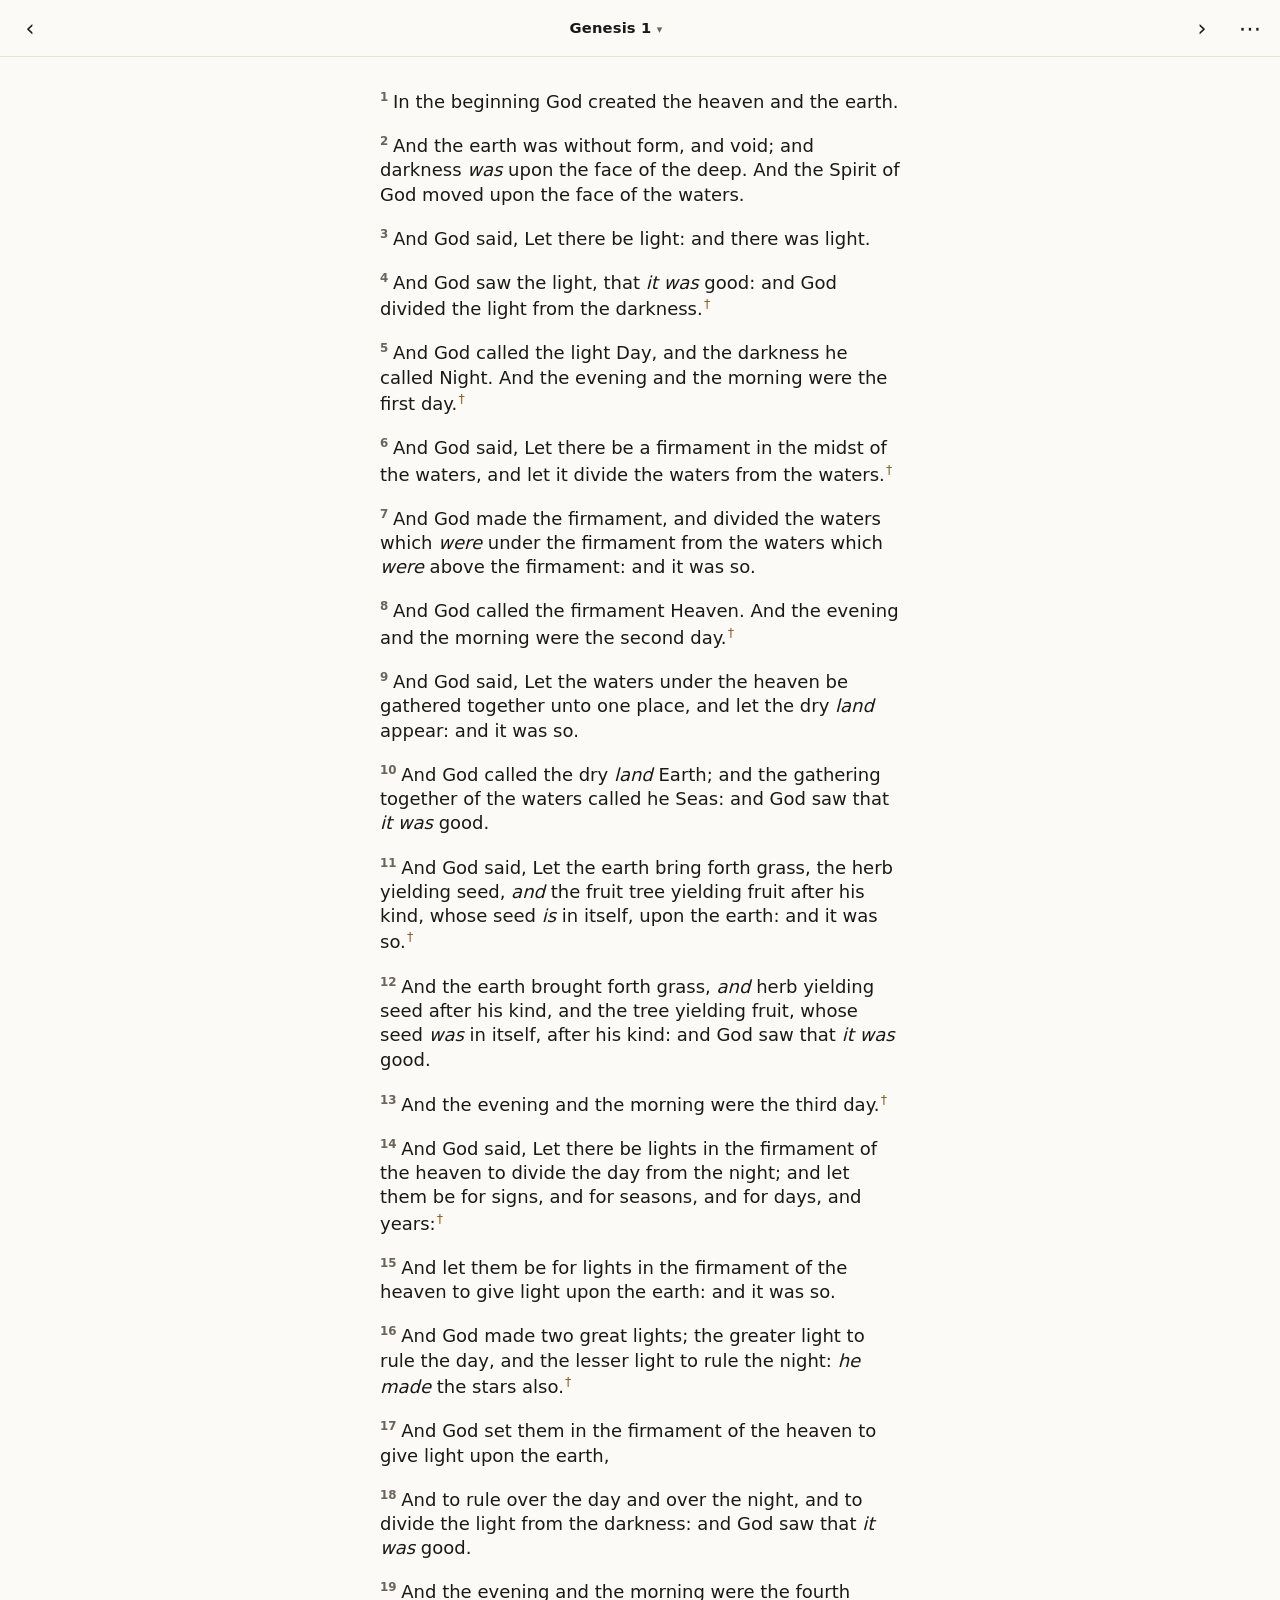
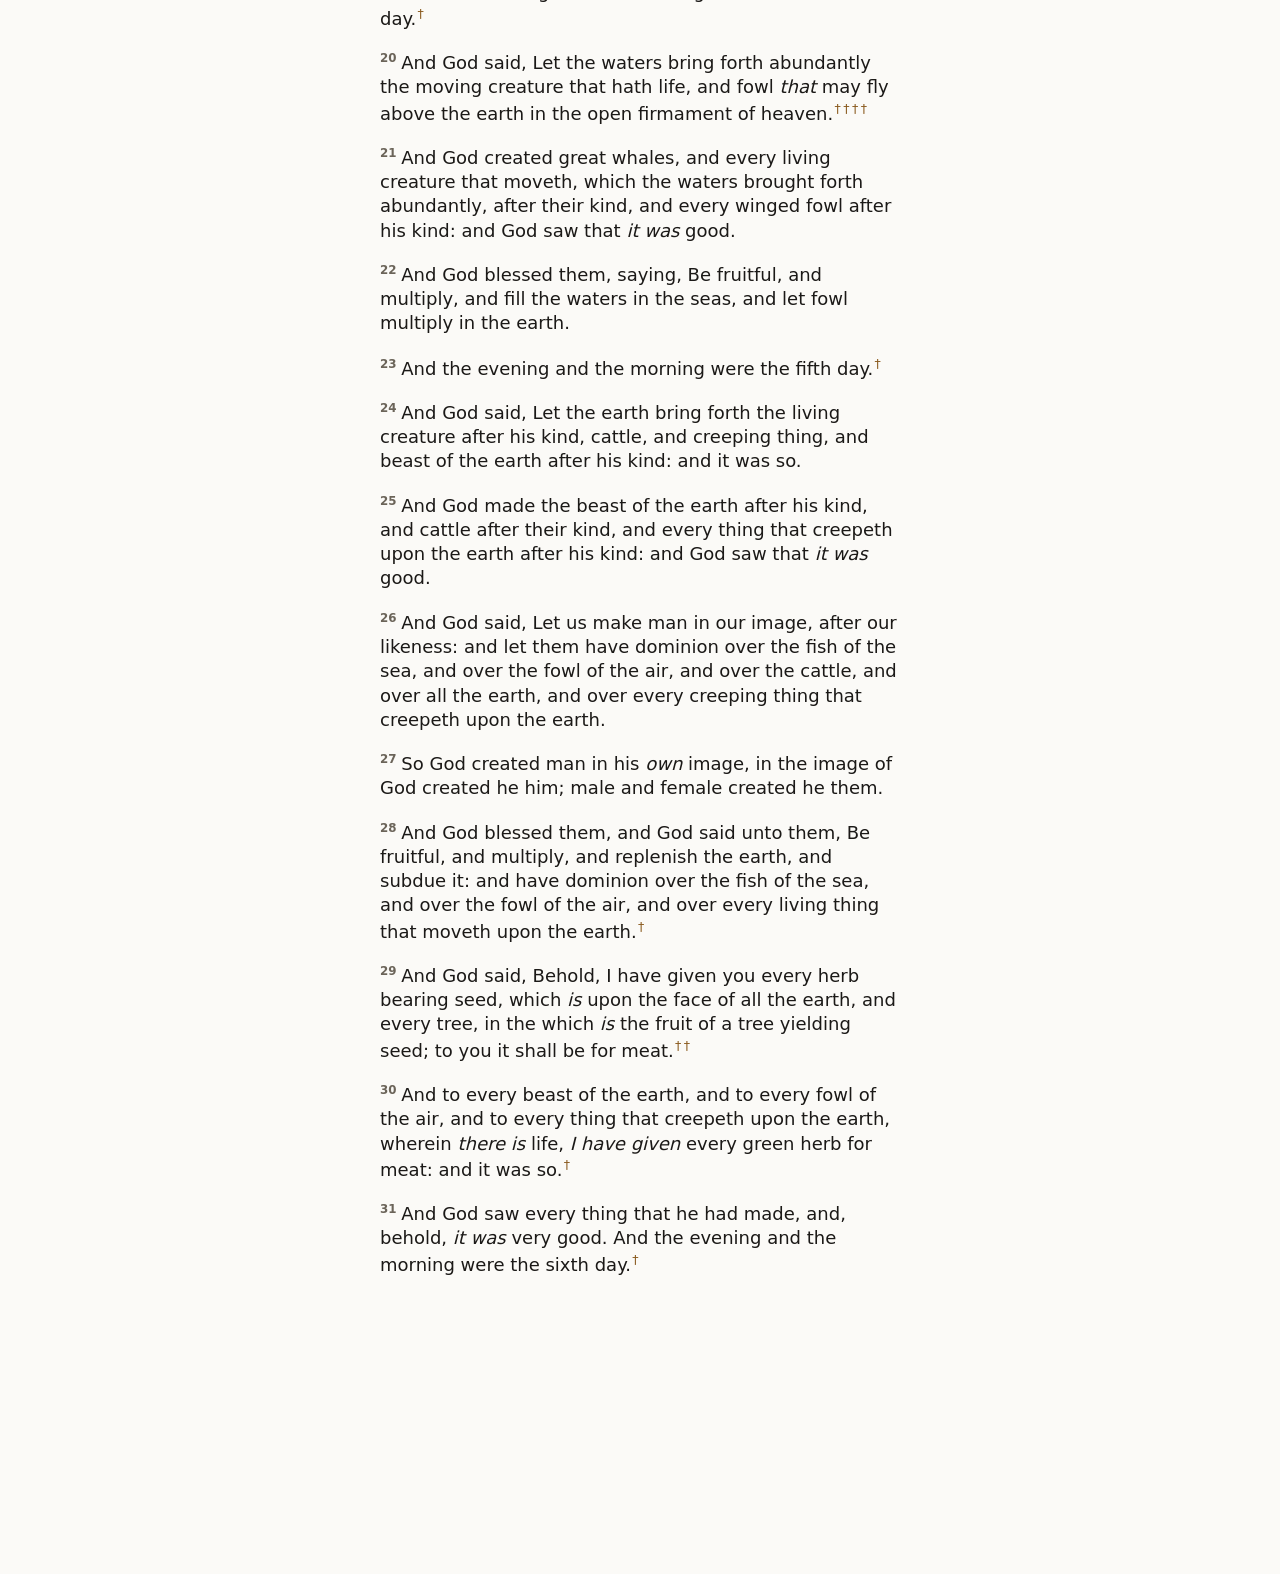
==== web/index.html @ 12ea2e1a "The web reader's page shell" ====
<!doctype html>
<html lang="en" data-theme="default">
<head>
<meta charset="utf-8">
<meta name="viewport" content="width=device-width, initial-scale=1, viewport-fit=cover">
<title>KJV Reader</title>
<meta name="description" content="An offline King James Bible reader. The text, Strong's dictionary, Webster's 1828 definitions and cross-references are all bundled — no network, no ads, no analytics.">
<meta name="theme-color" content="#fbfaf7" media="(prefers-color-scheme: light)">
<meta name="theme-color" content="#101012" media="(prefers-color-scheme: dark)">
<meta name="apple-mobile-web-app-capable" content="yes">
<meta name="apple-mobile-web-app-title" content="KJV Reader">
<link rel="manifest" href="manifest.webmanifest">
<link rel="icon" href="icon.svg" type="image/svg+xml">
<link rel="apple-touch-icon" href="icon.svg">
<link rel="stylesheet" href="style.css">
</head>
<body>

<header class="bar">
  <button id="prev" class="bar-btn" type="button" aria-label="Previous chapter">&lsaquo;</button>
  <button id="where" class="where" type="button" aria-haspopup="dialog">
    <span id="bookChapter">Genesis 1</span>
  </button>
  <button id="next" class="bar-btn" type="button" aria-label="Next chapter">&rsaquo;</button>
  <button id="menu" class="bar-btn" type="button" aria-label="Reading settings">&#8943;</button>
</header>

<main id="content" class="page"></main>

<p id="status" class="status" hidden></p>

<script src="app.js" defer></script>
</body>
</html>
---- web/style.css ----
:root {
  --reading-size: 18px;
  --reading-spacing: 1.35;
  --reading-font: system-ui, -apple-system, "Segoe UI", Roboto, sans-serif;

  --bg: #fbfaf7;
  --text: #1b1917;
  --muted: #6b6459;
  --accent: #8a5a1e;
  --line: #e6e1d6;
  --card: #ffffff;
  --shadow: 0 10px 40px rgba(20, 16, 10, 0.18);

  --hl-yellow: #fdf0b4;
  --hl-green: #d8f0d2;
  --hl-blue: #d5e8f8;
  --hl-red: #f8d9d6;
}

[data-theme="paper"] {
  --bg: #f6f1e6;
  --text: #201c16;
  --muted: #6d6355;
  --line: #e0d8c8;
  --card: #fffdf8;
}

[data-theme="sepia"] {
  --bg: #efe3cd;
  --text: #3a2d1c;
  --muted: #7a6950;
  --accent: #7c4a12;
  --line: #ddcdb0;
  --card: #f8eeda;
}

[data-theme="grey"] {
  --bg: #2a2b2d;
  --text: #dcdcd8;
  --muted: #9a9a96;
  --accent: #d0a25c;
  --line: #3c3e41;
  --card: #34363a;
  --shadow: 0 10px 40px rgba(0, 0, 0, 0.5);
  --hl-yellow: #4a4425;
  --hl-green: #2e4430;
  --hl-blue: #2b3d4d;
  --hl-red: #4a2f2d;
}

[data-theme="night"] {
  --bg: #101012;
  --text: #c9c6c0;
  --muted: #7e7a73;
  --accent: #c79a52;
  --line: #242428;
  --card: #18181b;
  --shadow: 0 10px 40px rgba(0, 0, 0, 0.7);
  --hl-yellow: #3a3520;
  --hl-green: #22331f;
  --hl-blue: #1e2f3c;
  --hl-red: #3a2624;
}

* { box-sizing: border-box; }

html { -webkit-text-size-adjust: 100%; }

body {
  margin: 0;
  background: var(--bg);
  color: var(--text);
  font-family: var(--reading-font);
  font-size: var(--reading-size);
  line-height: var(--reading-spacing);
  padding-bottom: 30vh;
}

/* The bar reads as a page header, not chrome: same paper, one hairline. */
.bar {
  position: sticky;
  top: 0;
  z-index: 20;
  display: flex;
  align-items: center;
  gap: 4px;
  padding: 6px max(8px, env(safe-area-inset-left));
  background: color-mix(in srgb, var(--bg) 92%, transparent);
  backdrop-filter: blur(6px);
  border-bottom: 1px solid var(--line);
}

.bar-btn {
  appearance: none;
  border: 0;
  background: transparent;
  color: var(--text);
  font: inherit;
  font-size: 1.4rem;
  line-height: 1;
  width: 44px;
  height: 44px;
  border-radius: 10px;
  cursor: pointer;
}

.bar-btn:active { background: var(--line); }

.where {
  flex: 1;
  appearance: none;
  border: 0;
  background: transparent;
  color: var(--text);
  font: inherit;
  font-size: 0.92rem;
  font-weight: 600;
  letter-spacing: 0.01em;
  padding: 10px 6px;
  border-radius: 10px;
  cursor: pointer;
}

.where::after {
  content: " \25BE";
  color: var(--muted);
  font-size: 0.75em;
}

.page {
  max-width: 36rem;
  margin: 0 auto;
  padding: 22px 20px 10px;
}

.verse {
  margin: 0 0 0.85em;
  text-indent: 0;
  border-radius: 8px;
  cursor: pointer;
  padding: 0.1em 0.25em;
  margin-left: -0.25em;
  margin-right: -0.25em;
  -webkit-tap-highlight-color: transparent;
}

.num {
  font-size: 0.66em;
  font-weight: 600;
  color: var(--muted);
  vertical-align: super;
  margin-right: 0.4em;
  user-select: none;
}

.verse.has-note .num::after {
  content: "\2022";
  color: var(--accent);
  margin-left: 0.35em;
}

sup.fn {
  color: var(--accent);
  font-size: 0.7em;
  cursor: pointer;
  padding: 0 0.1em;
  user-select: none;
}

body.no-italics i { font-style: normal; }
body.no-footnotes sup.fn { display: none; }

.hl-yellow { background: var(--hl-yellow); }
.hl-green { background: var(--hl-green); }
.hl-blue { background: var(--hl-blue); }
.hl-red { background: var(--hl-red); }

.empty { color: var(--muted); text-align: center; margin-top: 4rem; }

.status {
  position: fixed;
  left: 50%;
  bottom: 18px;
  transform: translateX(-50%);
  max-width: min(36rem, 92vw);
  background: var(--card);
  color: var(--text);
  border: 1px solid var(--line);
  border-left: 4px solid var(--accent);
  border-radius: 10px;
  padding: 12px 14px;
  font-size: 0.82rem;
  line-height: 1.5;
  box-shadow: var(--shadow);
  z-index: 60;
}

/* --------------------------------------------------------------- sheets */

.sheet-backdrop {
  position: fixed;
  inset: 0;
  z-index: 40;
  display: flex;
  align-items: flex-end;
  justify-content: center;
  background: rgba(10, 8, 5, 0);
  transition: background 160ms ease;
}

.sheet-backdrop.open { background: rgba(10, 8, 5, 0.42); }

.sheet {
  width: min(38rem, 100%);
  max-height: 82vh;
  display: flex;
  flex-direction: column;
  background: var(--card);
  color: var(--text);
  border-radius: 18px 18px 0 0;
  box-shadow: var(--shadow);
  transform: translateY(100%);
  transition: transform 180ms cubic-bezier(0.2, 0.8, 0.2, 1);
  padding-bottom: env(safe-area-inset-bottom);
}

.sheet.tall { max-height: 90vh; }
.sheet-backdrop.open .sheet { transform: translateY(0); }

.sheet-head {
  display: flex;
  align-items: center;
  justify-content: space-between;
  gap: 12px;
  padding: 14px 18px 10px;
  border-bottom: 1px solid var(--line);
}

.sheet-head h2 {
  margin: 0;
  font-size: 1rem;
  font-weight: 700;
  letter-spacing: 0.01em;
}

.sheet-body {
  overflow-y: auto;
  -webkit-overflow-scrolling: touch;
  padding: 14px 18px 22px;
  font-size: 0.95rem;
  line-height: 1.5;
}

.sheet-body h3 {
  margin: 18px 0 6px;
  font-size: 0.72rem;
  letter-spacing: 0.08em;
  color: var(--accent);
  font-weight: 700;
}

.sheet-body h3:first-child { margin-top: 0; }

.link {
  appearance: none;
  border: 0;
  background: transparent;
  color: var(--accent);
  font: inherit;
  font-size: 0.9rem;
  font-weight: 700;
  padding: 8px 6px;
  cursor: pointer;
}

.entry { margin: 0 0 8px; }
.muted { color: var(--muted); }
.credit { color: var(--muted); font-size: 0.72rem; margin: 6px 0 0; }

.ws-head { display: flex; align-items: baseline; justify-content: space-between; gap: 10px; }
.ws-word { font-size: 1.25rem; font-weight: 700; }
.ws-ref { color: var(--muted); font-size: 0.8rem; }
.ws-original { font-size: 1.7rem; line-height: 1.2; }
.ws-translit { color: var(--muted); font-style: italic; font-size: 0.95rem; }

/* ------------------------------------------------------------- controls */

.swatches { display: flex; gap: 10px; padding: 4px 0 2px; }

.swatch {
  width: 40px;
  height: 40px;
  border-radius: 50%;
  border: 1px solid var(--line);
  cursor: pointer;
  appearance: none;
}

.swatch.none {
  background:
    linear-gradient(to top right, transparent 46%, var(--muted) 46%, var(--muted) 54%, transparent 54%),
    var(--bg);
}

.swatch.yellow { background: var(--hl-yellow); }
.swatch.green { background: var(--hl-green); }
.swatch.blue { background: var(--hl-blue); }
.swatch.red { background: var(--hl-red); }

.swatch.active { outline: 2px solid var(--accent); outline-offset: 2px; }

.note-input {
  width: 100%;
  font: inherit;
  font-size: 0.95rem;
  color: var(--text);
  background: var(--bg);
  border: 1px solid var(--line);
  border-radius: 10px;
  padding: 10px 12px;
  resize: vertical;
}

button.wide {
  display: block;
  width: 100%;
  margin-top: 10px;
  padding: 12px 14px;
  font: inherit;
  font-size: 0.95rem;
  font-weight: 600;
  color: var(--bg);
  background: var(--accent);
  border: 0;
  border-radius: 10px;
  cursor: pointer;
}

button.wide.subtle {
  color: var(--accent);
  background: transparent;
  border: 1px solid var(--line);
}

/* -------------------------------------------------------------- pickers */

.tabs { display: flex; gap: 8px; margin-bottom: 10px; }

.tab {
  appearance: none;
  border: 1px solid var(--line);
  background: transparent;
  color: var(--muted);
  font: inherit;
  font-size: 0.7rem;
  letter-spacing: 0.07em;
  font-weight: 700;
  padding: 8px 12px;
  border-radius: 999px;
  cursor: pointer;
}

.tab.active {
  color: var(--bg);
  background: var(--accent);
  border-color: var(--accent);
}

.book-list { display: flex; flex-direction: column; }

.book {
  appearance: none;
  border: 0;
  border-bottom: 1px solid var(--line);
  background: transparent;
  color: var(--text);
  font: inherit;
  text-align: left;
  padding: 13px 4px;
  cursor: pointer;
}

.book.current { color: var(--accent); font-weight: 700; }

.chapter-grid {
  display: grid;
  grid-template-columns: repeat(auto-fill, minmax(52px, 1fr));
  gap: 8px;
}

.chapter {
  appearance: none;
  border: 1px solid var(--line);
  background: var(--bg);
  color: var(--text);
  font: inherit;
  font-size: 0.9rem;
  padding: 10px 0;
  border-radius: 8px;
  cursor: pointer;
}

.chapter.current {
  color: var(--bg);
  background: var(--accent);
  border-color: var(--accent);
  font-weight: 700;
}

/* ------------------------------------------------------------- settings */

.row {
  display: flex;
  align-items: center;
  justify-content: space-between;
  gap: 12px;
  margin: 18px 0 6px;
  font-size: 0.92rem;
  color: var(--text);
}

.row output { color: var(--muted); font-variant-numeric: tabular-nums; }

.row.toggle { margin: 14px 0; }

input[type="range"] {
  width: 100%;
  accent-color: var(--accent);
}

select {
  font: inherit;
  font-size: 0.9rem;
  color: var(--text);
  background: var(--bg);
  border: 1px solid var(--line);
  border-radius: 8px;
  padding: 8px 10px;
}

input[type="checkbox"] {
  width: 20px;
  height: 20px;
  accent-color: var(--accent);
}

@media (min-width: 34rem) {
  .page { padding: 30px 28px 10px; }
  .sheet { border-radius: 18px; margin-bottom: 24px; }
}
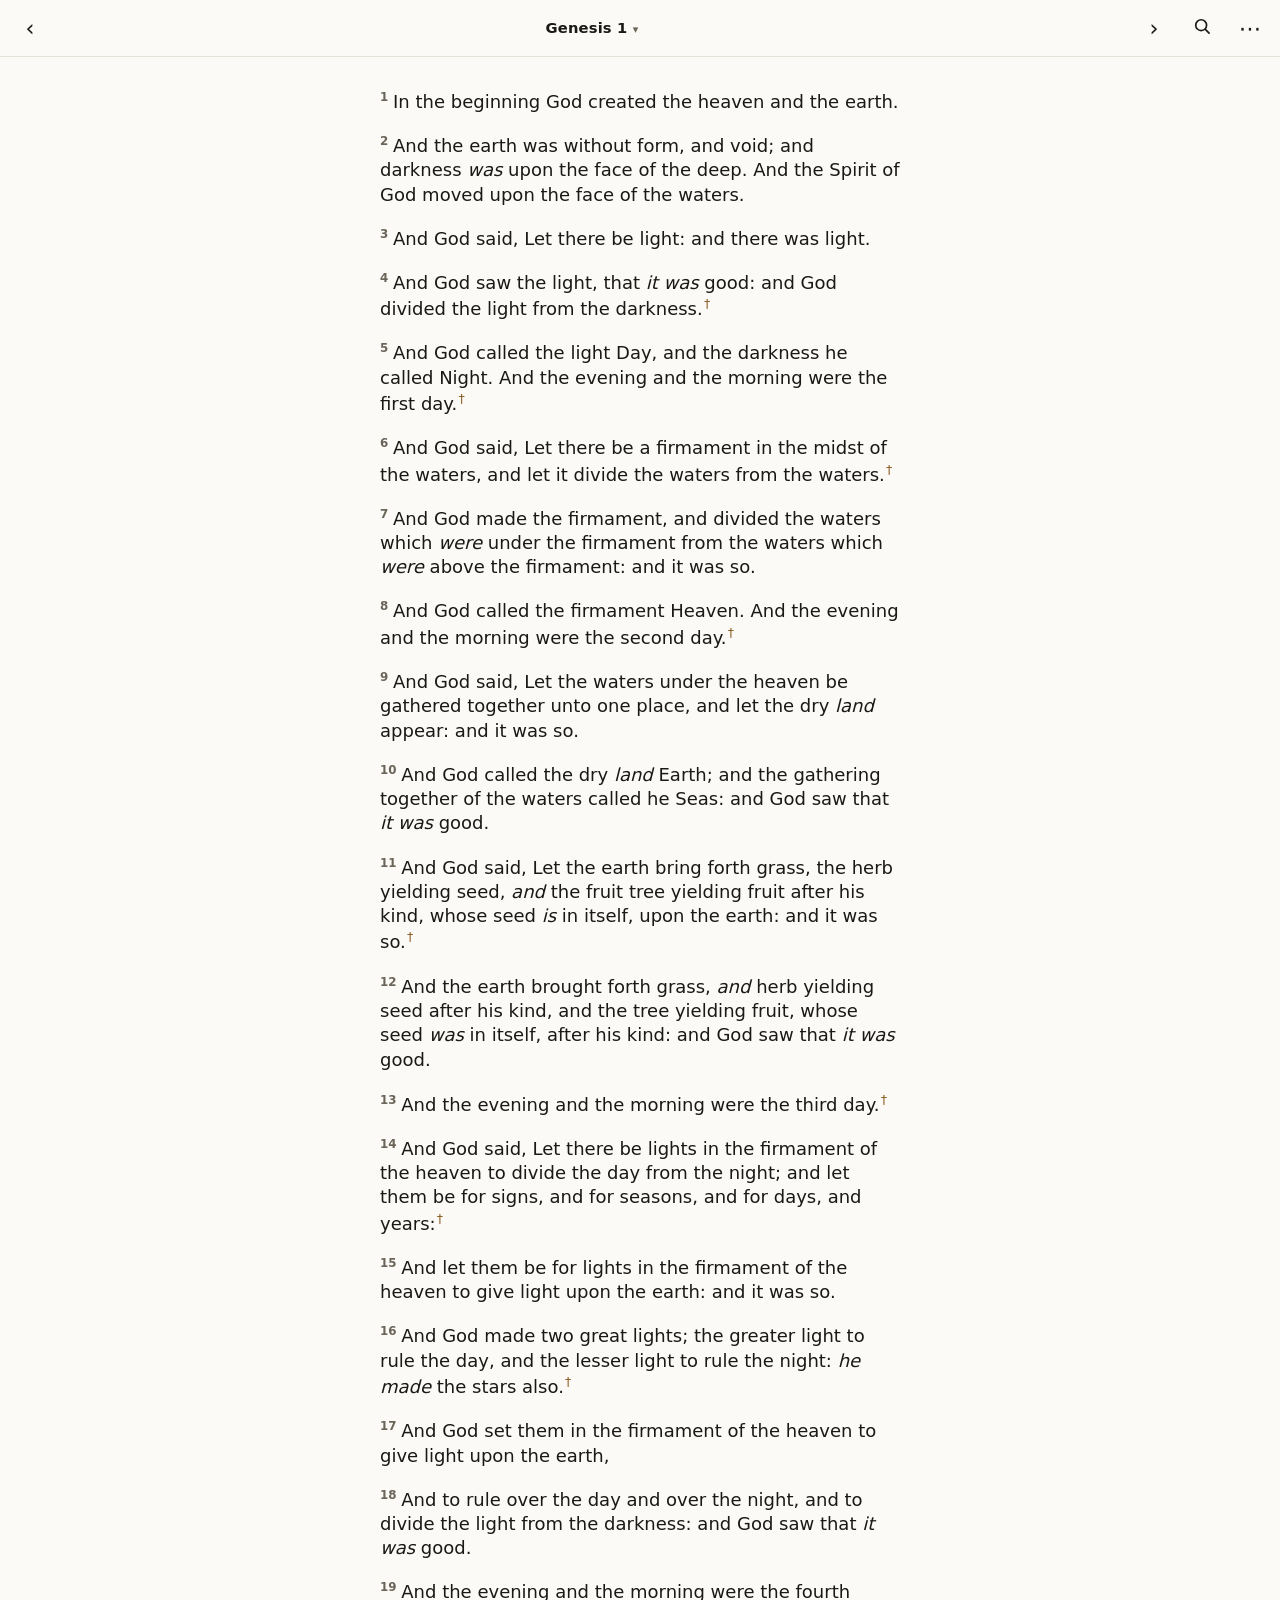
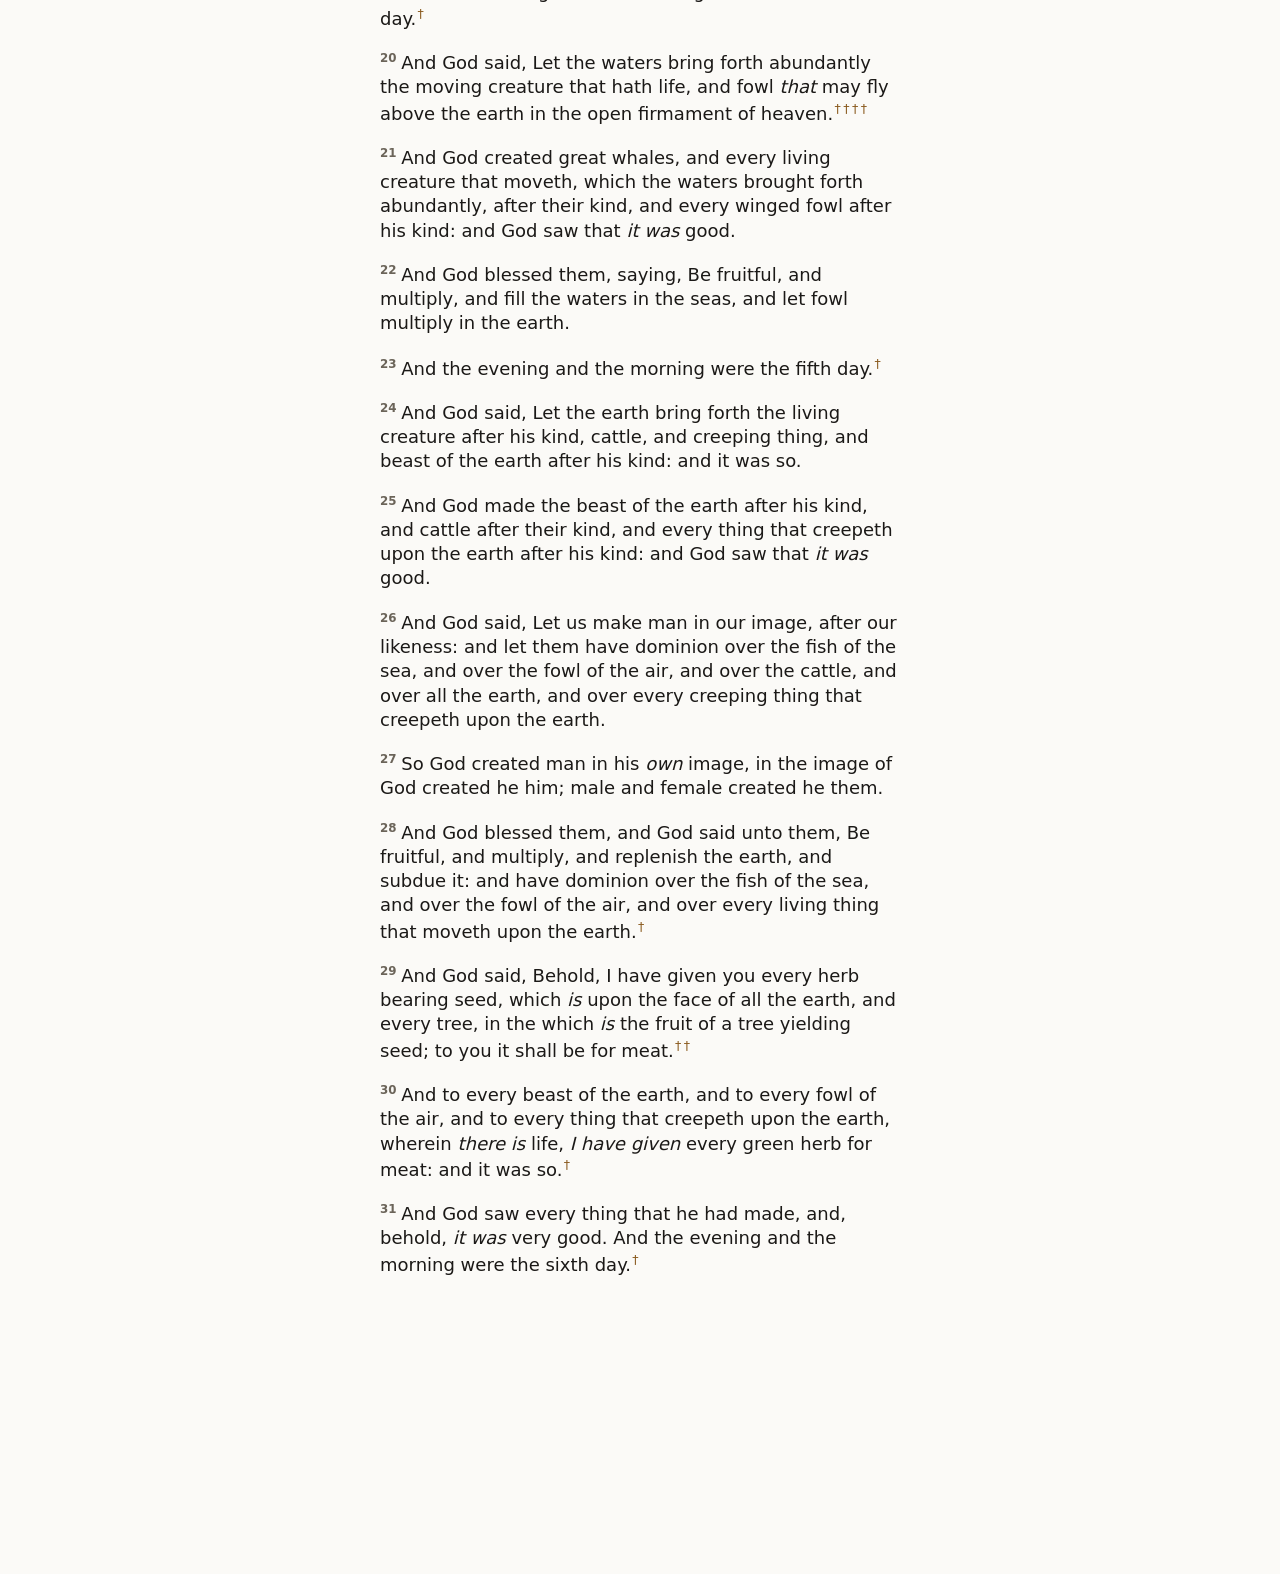
==== commit ac4b719d: "Add the search button to the bar" ====
--- a/web/index.html
+++ b/web/index.html
@@ -22,6 +22,12 @@
     <span id="bookChapter">Genesis 1</span>
   </button>
   <button id="next" class="bar-btn" type="button" aria-label="Next chapter">&rsaquo;</button>
+  <button id="search" class="bar-btn" type="button" aria-label="Search">
+    <svg viewBox="0 0 24 24" width="20" height="20" aria-hidden="true" fill="none"
+         stroke="currentColor" stroke-width="2" stroke-linecap="round">
+      <circle cx="11" cy="11" r="6.5"></circle><path d="M16 16l4.5 4.5"></path>
+    </svg>
+  </button>
   <button id="menu" class="bar-btn" type="button" aria-label="Reading settings">&#8943;</button>
 </header>
 
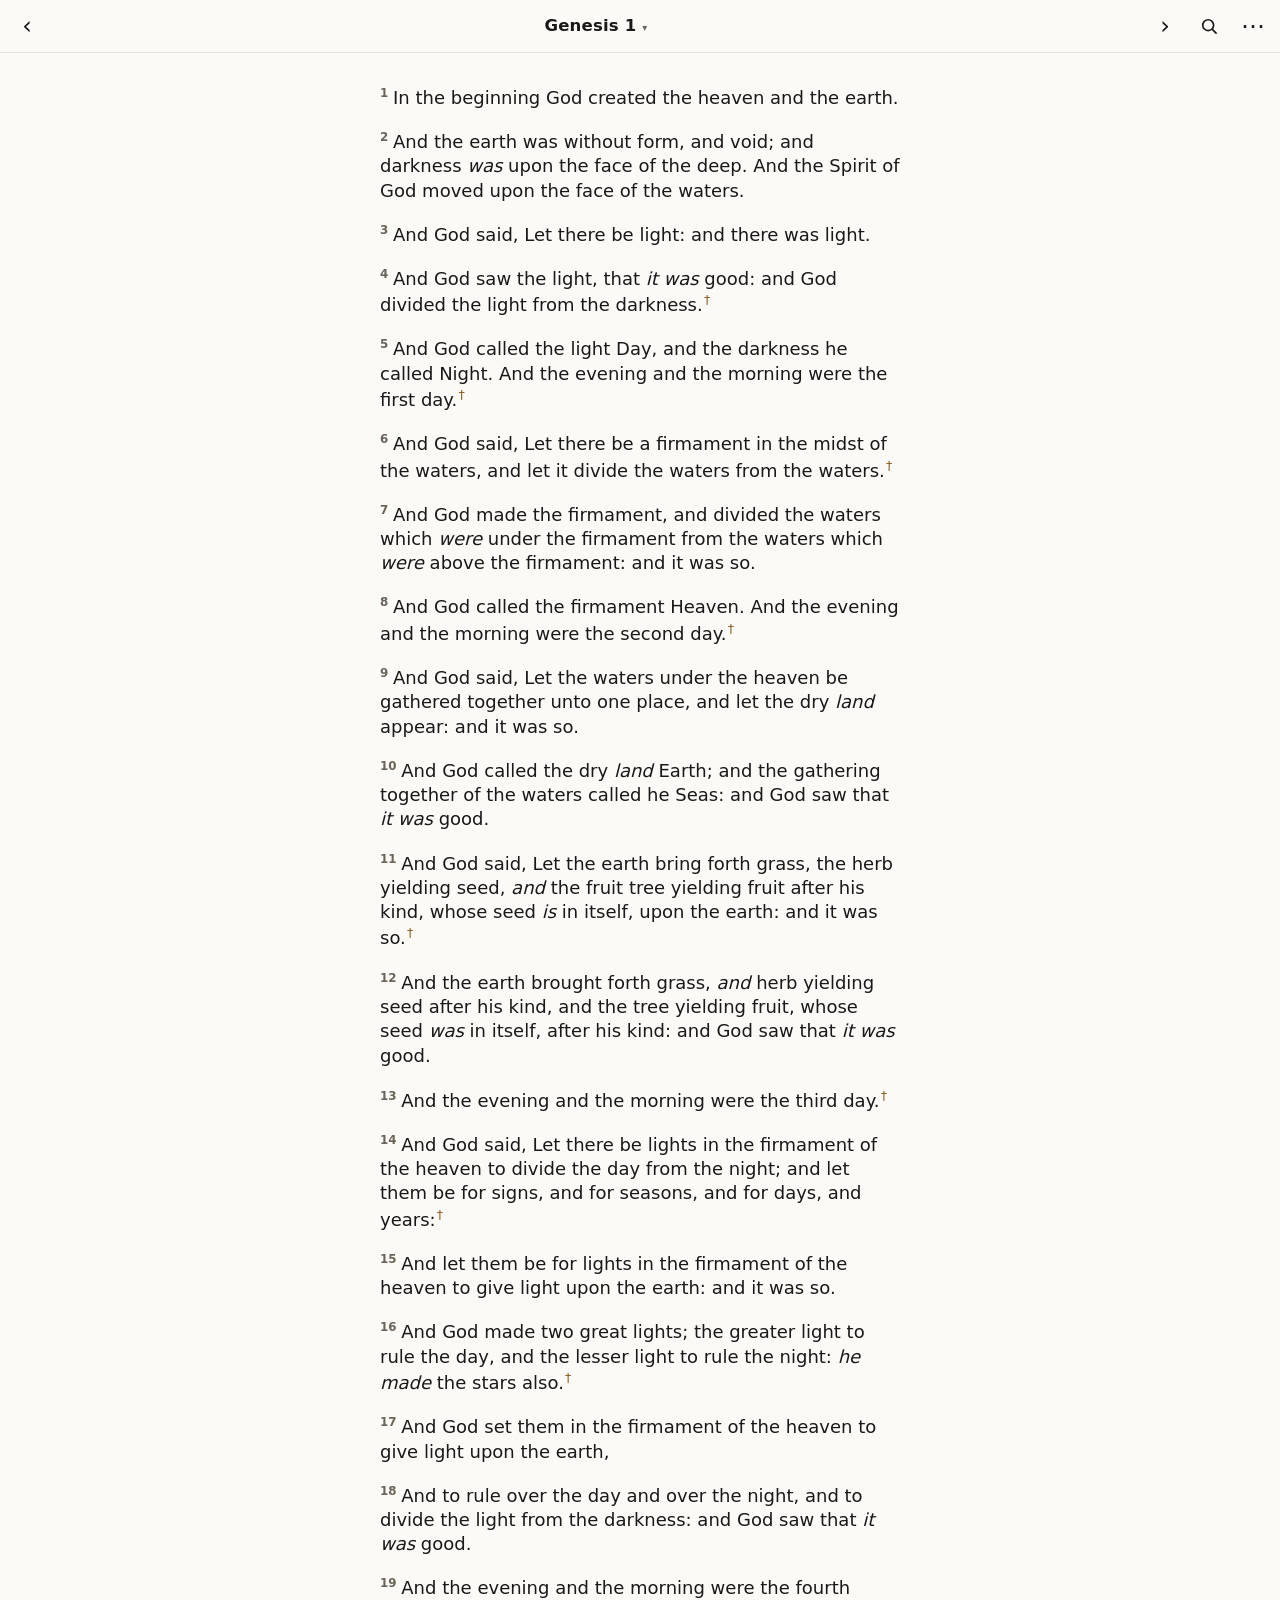
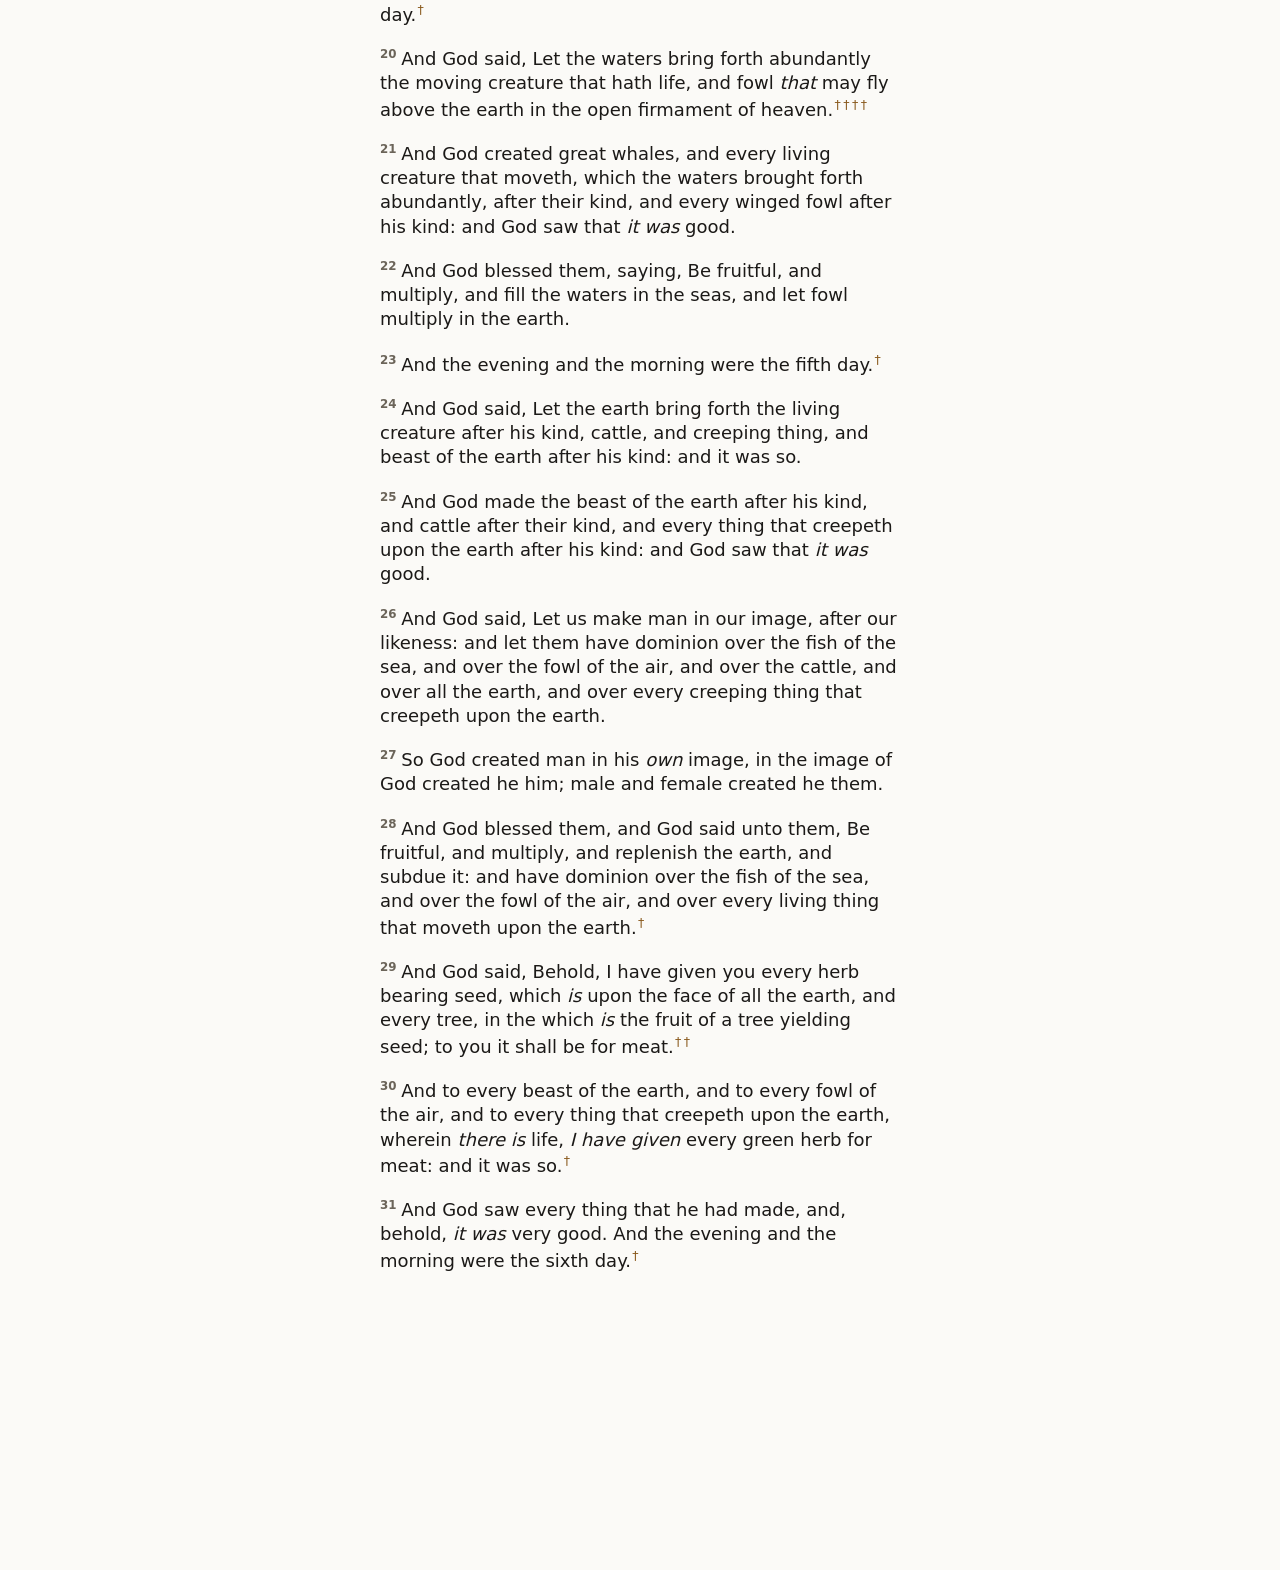
==== commit 93a3d321: "Stamp the deploy into the asset URLs and reload when a new worker lands" ====
--- a/web/index.html
+++ b/web/index.html
@@ -12,7 +12,11 @@
 <link rel="manifest" href="manifest.webmanifest">
 <link rel="icon" href="icon.svg" type="image/svg+xml">
 <link rel="apple-touch-icon" href="icon.svg">
-<link rel="stylesheet" href="style.css">
+<!-- The ?v= stamp is the deploy's identity. GitHub Pages caches files for ten
+     minutes and the service worker caches the shell, so without it a fix can sit
+     unseen behind two layers of cache. Bump it whenever app.js or style.css
+     changes, and bump VERSION in sw.js with it. -->
+<link rel="stylesheet" href="style.css?v=3">
 </head>
 <body>
 
@@ -35,6 +39,23 @@
 
 <p id="status" class="status" hidden></p>
 
-<script src="app.js" defer></script>
+<script>
+  /* When a newly deployed worker takes over, show the new one straight away
+     rather than leaving the reader on the previous build until they reload. */
+  if ('serviceWorker' in navigator) {
+    let reloaded = false;
+    navigator.serviceWorker.addEventListener('controllerchange', () => {
+      if (reloaded) return;
+      reloaded = true;
+      location.reload();
+    });
+    window.addEventListener('load', () => {
+      navigator.serviceWorker.getRegistration().then((registration) => {
+        if (registration) registration.update().catch(() => {});
+      }).catch(() => {});
+    });
+  }
+</script>
+<script src="app.js?v=3" defer></script>
 </body>
 </html>
--- a/web/style.css
+++ b/web/style.css
@@ -76,17 +76,18 @@
   padding-bottom: 30vh;
 }
 
-/* The bar reads as a page header, not chrome: same paper, one hairline. */
+/* The bar reads as a page header, not chrome: same paper, one hairline. The
+   title is sized off the reading size, so it grows with the text instead of
+   looking lost beside it. */
 .bar {
   position: sticky;
   top: 0;
   z-index: 20;
   display: flex;
   align-items: center;
-  gap: 4px;
-  padding: 6px max(8px, env(safe-area-inset-left));
-  background: color-mix(in srgb, var(--bg) 92%, transparent);
-  backdrop-filter: blur(6px);
+  gap: 2px;
+  padding: 4px max(6px, env(safe-area-inset-left));
+  background: var(--bg);
   border-bottom: 1px solid var(--line);
 }
 
@@ -96,14 +97,17 @@
   background: transparent;
   color: var(--text);
   font: inherit;
-  font-size: 1.4rem;
+  font-size: 1.5rem;
   line-height: 1;
-  width: 44px;
+  width: 42px;
   height: 44px;
   border-radius: 10px;
   cursor: pointer;
-}
-
+  display: grid;
+  place-items: center;
+}
+
+.bar-btn svg { display: block; }
 .bar-btn:active { background: var(--line); }
 
 .where {
@@ -113,8 +117,8 @@
   background: transparent;
   color: var(--text);
   font: inherit;
-  font-size: 0.92rem;
-  font-weight: 600;
+  font-size: clamp(16px, calc(var(--reading-size) * 0.92), 30px);
+  font-weight: 700;
   letter-spacing: 0.01em;
   padding: 10px 6px;
   border-radius: 10px;
@@ -124,7 +128,8 @@
 .where::after {
   content: " \25BE";
   color: var(--muted);
-  font-size: 0.75em;
+  font-size: 0.6em;
+  font-weight: 400;
 }
 
 .page {
@@ -135,14 +140,16 @@
 
 .verse {
   margin: 0 0 0.85em;
-  text-indent: 0;
   border-radius: 8px;
   cursor: pointer;
   padding: 0.1em 0.25em;
   margin-left: -0.25em;
   margin-right: -0.25em;
   -webkit-tap-highlight-color: transparent;
-}
+  transition: background-color 900ms ease;
+}
+
+.verse.flash { background: var(--hl-yellow); }
 
 .num {
   font-size: 0.66em;
@@ -238,7 +245,7 @@
 
 .sheet-head h2 {
   margin: 0;
-  font-size: 1rem;
+  font-size: clamp(17px, calc(var(--reading-size) * 1), 32px);
   font-weight: 700;
   letter-spacing: 0.01em;
 }
@@ -278,9 +285,13 @@
 .credit { color: var(--muted); font-size: 0.72rem; margin: 6px 0 0; }
 
 .ws-head { display: flex; align-items: baseline; justify-content: space-between; gap: 10px; }
-.ws-word { font-size: 1.25rem; font-weight: 700; }
+.ws-word {
+  font-size: clamp(20px, calc(var(--reading-size) * 1.3), 38px);
+  font-weight: 700;
+  line-height: 1.2;
+}
 .ws-ref { color: var(--muted); font-size: 0.8rem; }
-.ws-original { font-size: 1.7rem; line-height: 1.2; }
+.ws-original { font-size: 1.9rem; line-height: 1.2; }
 .ws-translit { color: var(--muted); font-style: italic; font-size: 0.95rem; }
 
 /* ------------------------------------------------------------- controls */
@@ -308,6 +319,20 @@
 .swatch.red { background: var(--hl-red); }
 
 .swatch.active { outline: 2px solid var(--accent); outline-offset: 2px; }
+
+.theme-row { display: flex; gap: 12px; padding: 6px 0 2px; }
+
+.theme-dot {
+  width: 42px;
+  height: 42px;
+  border-radius: 50%;
+  border: 1px solid var(--line);
+  cursor: pointer;
+  appearance: none;
+  box-shadow: inset 0 0 0 1px rgba(0, 0, 0, 0.06);
+}
+
+.theme-dot.active { outline: 2px solid var(--accent); outline-offset: 2px; }
 
 .note-input {
   width: 100%;
@@ -342,6 +367,8 @@
   border: 1px solid var(--line);
 }
 
+button.wide[disabled] { opacity: 0.6; }
+
 /* -------------------------------------------------------------- pickers */
 
 .tabs { display: flex; gap: 8px; margin-bottom: 10px; }
@@ -368,6 +395,13 @@
 
 .book-list { display: flex; flex-direction: column; }
 
+.group {
+  margin: 18px 0 4px;
+  font-size: 0.68rem;
+  letter-spacing: 0.09em;
+  color: var(--muted);
+}
+
 .book {
   appearance: none;
   border: 0;
@@ -406,6 +440,47 @@
   border-color: var(--accent);
   font-weight: 700;
 }
+
+/* --------------------------------------------------------------- search */
+
+.search-input {
+  width: 100%;
+  font: inherit;
+  font-size: 1rem;
+  color: var(--text);
+  background: var(--bg);
+  border: 1px solid var(--line);
+  border-radius: 10px;
+  padding: 12px 14px;
+  margin-bottom: 10px;
+}
+
+.results {
+  display: flex;
+  flex-direction: column;
+  gap: 2px;
+  margin-top: 6px;
+}
+
+.result {
+  appearance: none;
+  border: 0;
+  border-bottom: 1px solid var(--line);
+  background: transparent;
+  color: var(--text);
+  font: inherit;
+  text-align: left;
+  padding: 11px 2px;
+  cursor: pointer;
+  display: flex;
+  flex-direction: column;
+  gap: 3px;
+}
+
+.result .ref { font-weight: 700; font-size: 0.85rem; color: var(--accent); }
+.result .snip { font-size: 0.86rem; line-height: 1.45; color: var(--text); }
+.result .snip::before { content: "\201C"; }
+.result .snip::after { content: "\201D"; }
 
 /* ------------------------------------------------------------- settings */
 
@@ -420,7 +495,6 @@
 }
 
 .row output { color: var(--muted); font-variant-numeric: tabular-nums; }
-
 .row.toggle { margin: 14px 0; }
 
 input[type="range"] {
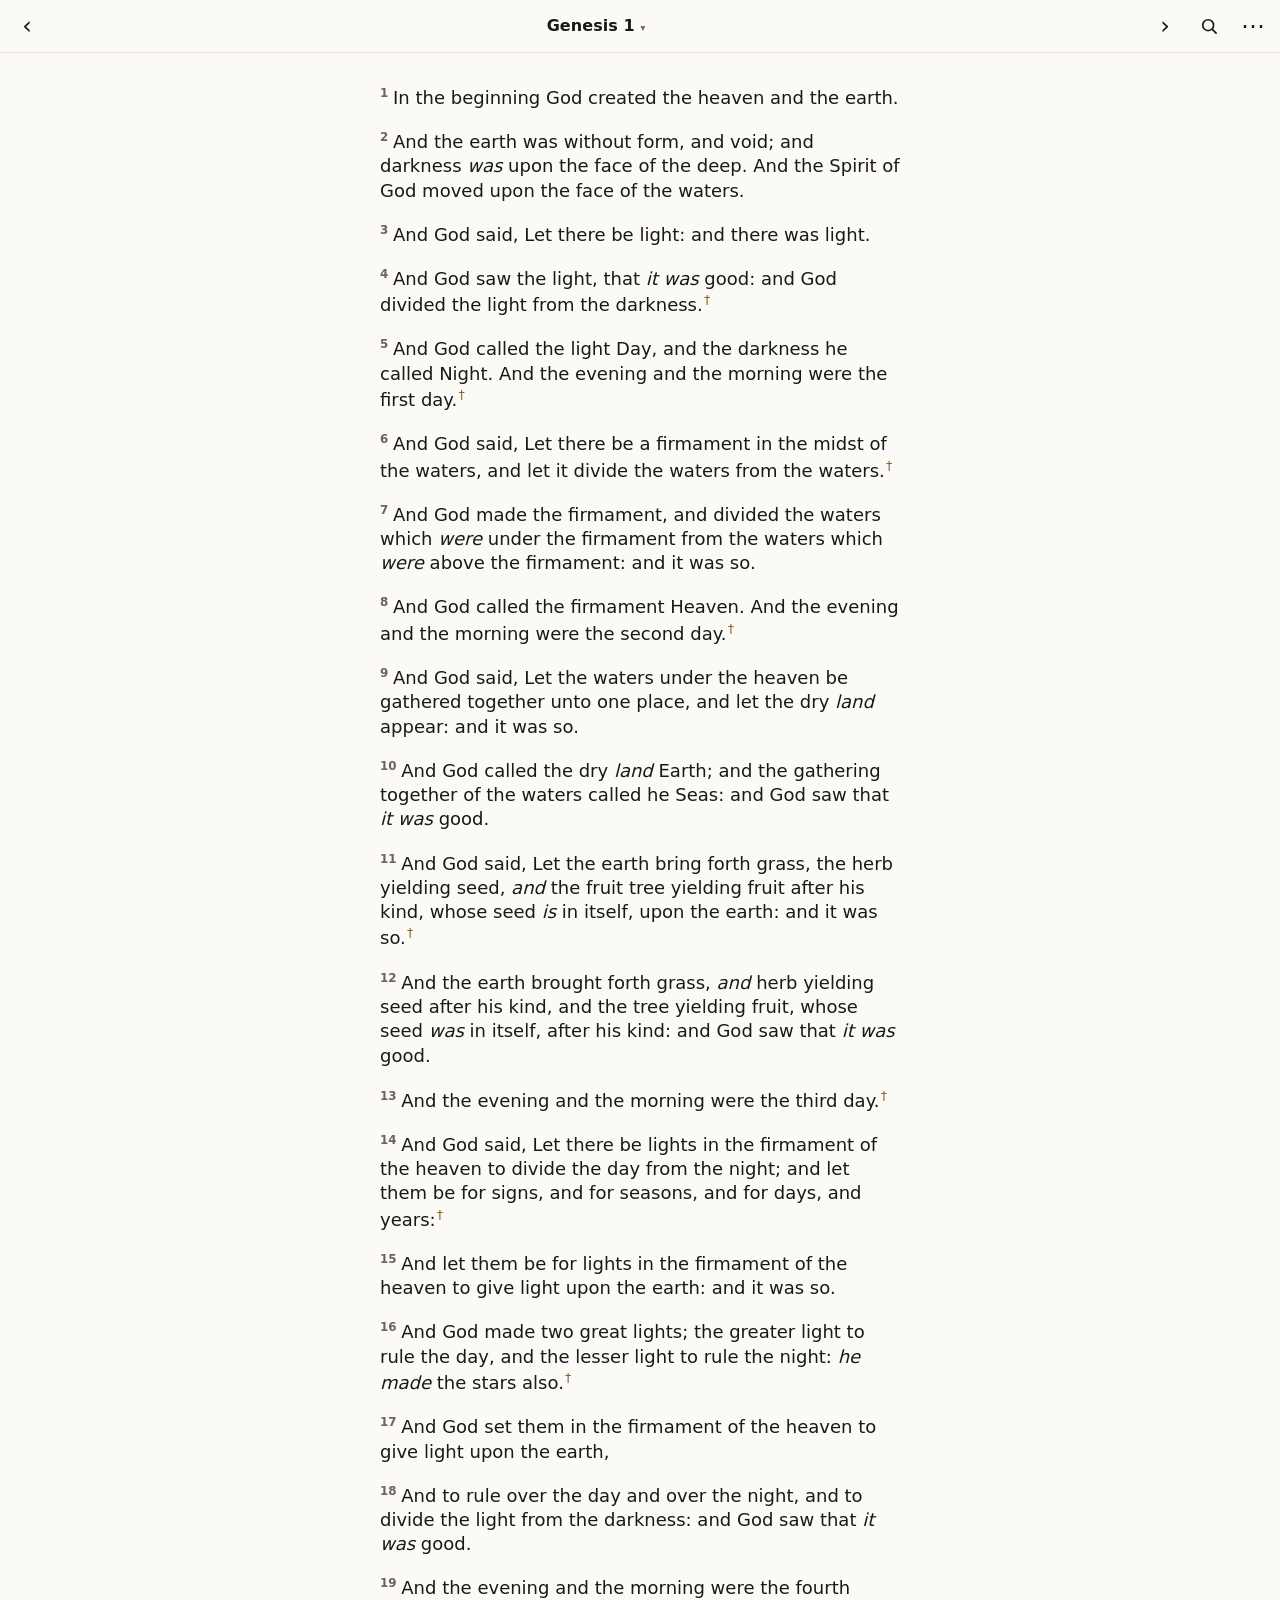
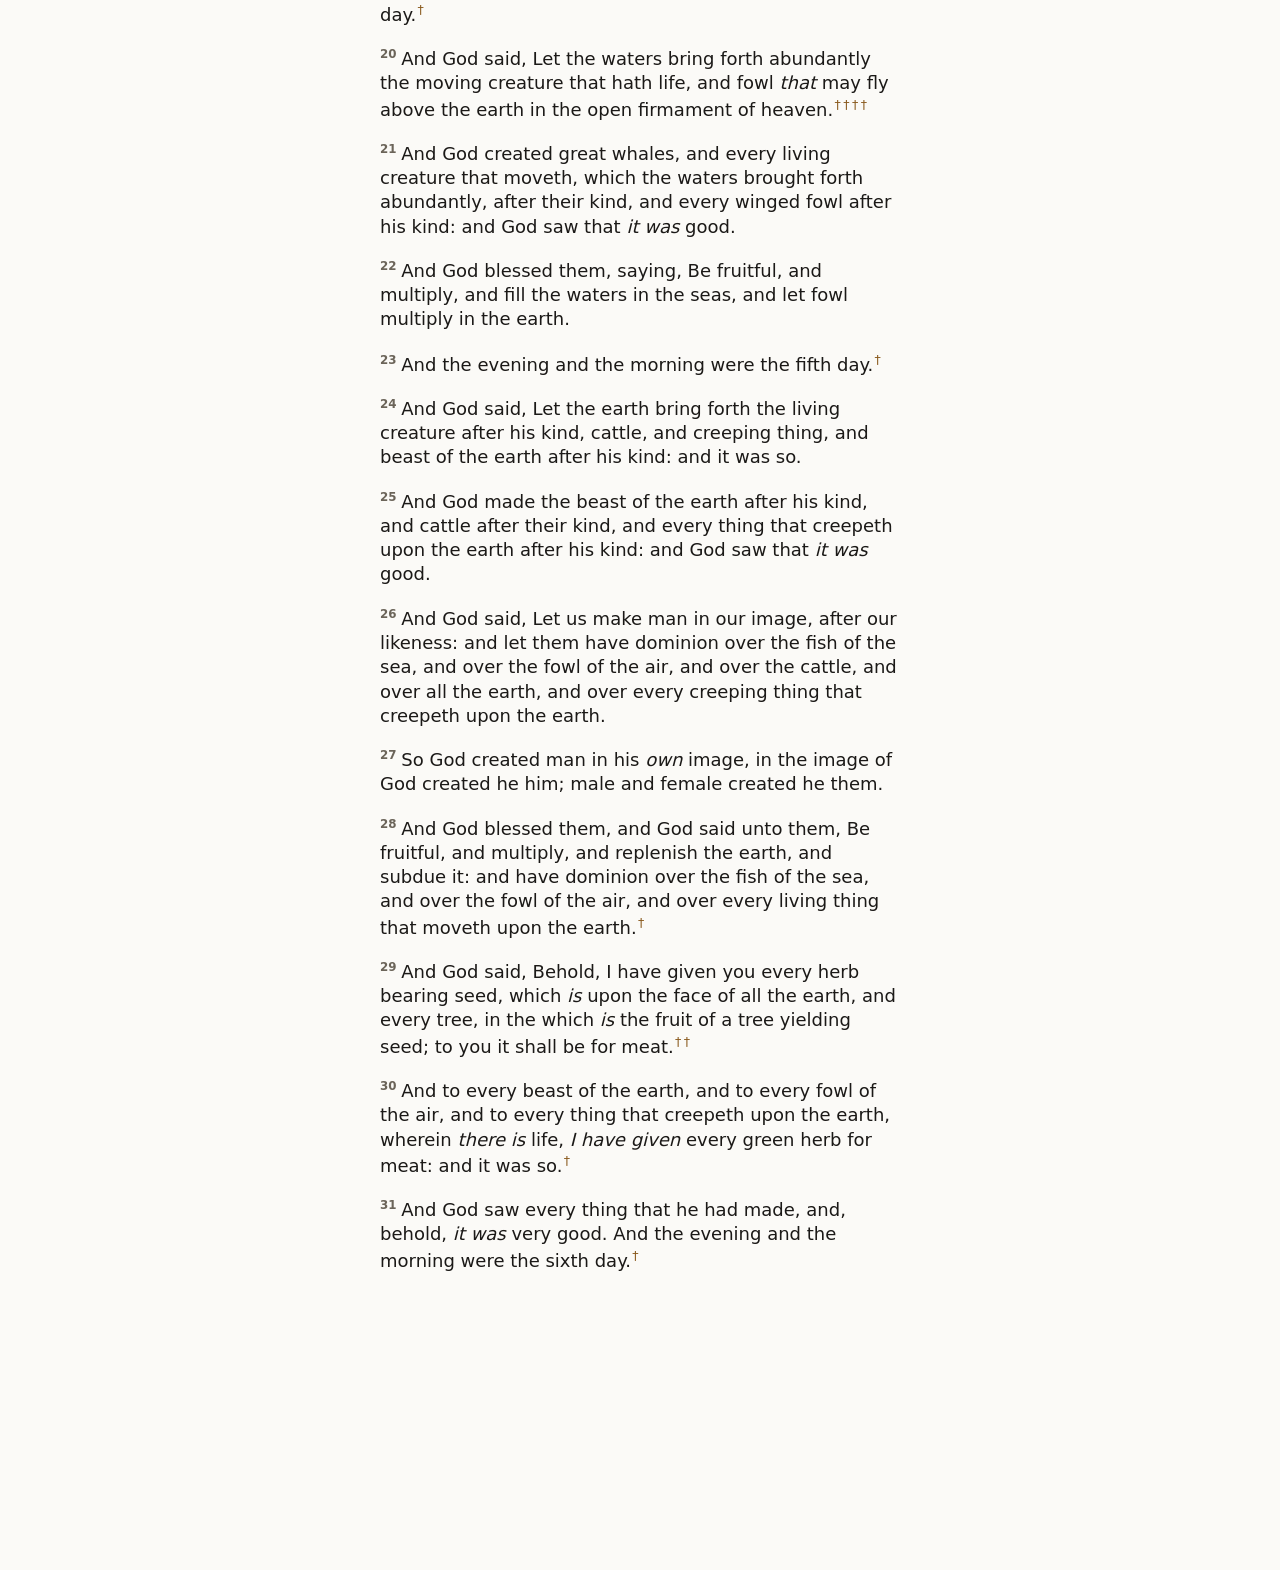
==== commit 5d07613d: "Web: bump the cache stamps to v5" ====
--- a/web/index.html
+++ b/web/index.html
@@ -16,7 +16,7 @@
      minutes and the service worker caches the shell, so without it a fix can sit
      unseen behind two layers of cache. Bump it whenever app.js or style.css
      changes, and bump VERSION in sw.js with it. -->
-<link rel="stylesheet" href="style.css?v=3">
+<link rel="stylesheet" href="style.css?v=5">
 </head>
 <body>
 
@@ -56,6 +56,6 @@
     });
   }
 </script>
-<script src="app.js?v=3" defer></script>
+<script src="app.js?v=5" defer></script>
 </body>
 </html>
--- a/web/style.css
+++ b/web/style.css
@@ -77,8 +77,9 @@
 }
 
 /* The bar reads as a page header, not chrome: same paper, one hairline. The
-   title is sized off the reading size, so it grows with the text instead of
-   looking lost beside it. */
+   title is sized off the reading size but capped low, so it reads as a
+   running head rather than a headline - it grows with the text only until the
+   point where it would start to shout. */
 .bar {
   position: sticky;
   top: 0;
@@ -117,9 +118,9 @@
   background: transparent;
   color: var(--text);
   font: inherit;
-  font-size: clamp(16px, calc(var(--reading-size) * 0.92), 30px);
-  font-weight: 700;
-  letter-spacing: 0.01em;
+  font-size: clamp(16px, calc(var(--reading-size) * 0.8), 22px);
+  font-weight: 600;
+  letter-spacing: 0.005em;
   padding: 10px 6px;
   border-radius: 10px;
   cursor: pointer;
@@ -138,6 +139,10 @@
   padding: 22px 20px 10px;
 }
 
+/* pan-y keeps vertical scrolling with the browser and leaves horizontal drags
+   to the reader, which is what turns the page. Selection is off on purpose:
+   the phone's own copy menu takes the long press that belongs to the word
+   lookup, and copy has a button of its own. */
 .verse {
   margin: 0 0 0.85em;
   border-radius: 8px;
@@ -145,6 +150,10 @@
   padding: 0.1em 0.25em;
   margin-left: -0.25em;
   margin-right: -0.25em;
+  touch-action: pan-y;
+  user-select: none;
+  -webkit-user-select: none;
+  -webkit-touch-callout: none;
   -webkit-tap-highlight-color: transparent;
   transition: background-color 900ms ease;
 }
@@ -184,6 +193,24 @@
 
 .empty { color: var(--muted); text-align: center; margin-top: 4rem; }
 
+/* A turn should look like a turn: one short lurch in the direction of travel. */
+@keyframes turn-next {
+  from { opacity: 0; transform: translateX(22px); }
+  to { opacity: 1; transform: none; }
+}
+
+@keyframes turn-prev {
+  from { opacity: 0; transform: translateX(-22px); }
+  to { opacity: 1; transform: none; }
+}
+
+.page.turn-next { animation: turn-next 160ms ease-out; }
+.page.turn-prev { animation: turn-prev 160ms ease-out; }
+
+@media (prefers-reduced-motion: reduce) {
+  .page.turn-next, .page.turn-prev { animation: none; }
+}
+
 .status {
   position: fixed;
   left: 50%;
@@ -250,6 +277,26 @@
   letter-spacing: 0.01em;
 }
 
+/* The header's tools sit together on the right: an optional action, then Done. */
+.sheet-tools { display: flex; align-items: center; gap: 2px; flex: none; }
+
+.icon-btn {
+  appearance: none;
+  border: 0;
+  background: transparent;
+  color: var(--accent);
+  width: 40px;
+  height: 40px;
+  border-radius: 10px;
+  display: grid;
+  place-items: center;
+  cursor: pointer;
+  touch-action: manipulation;
+  -webkit-tap-highlight-color: transparent;
+}
+
+.icon-btn:active { background: var(--line); }
+
 .sheet-body {
   overflow-y: auto;
   -webkit-overflow-scrolling: touch;
@@ -371,7 +418,7 @@
 
 /* -------------------------------------------------------------- pickers */
 
-.tabs { display: flex; gap: 8px; margin-bottom: 10px; }
+.tabs { display: flex; gap: 8px; margin-bottom: 4px; }
 
 .tab {
   appearance: none;
@@ -395,12 +442,20 @@
 
 .book-list { display: flex; flex-direction: column; }
 
-.group {
-  margin: 18px 0 4px;
-  font-size: 0.68rem;
-  letter-spacing: 0.09em;
+/* A group heading is a divider, not a title: it sits in the same 4px gutter as
+   the book names it introduces, and every one of them looks the same - the
+   first used to lose its top margin and sit on the tabs. */
+.book-list .group {
+  margin: 24px 0 0;
+  padding: 0 4px 7px;
+  font-size: 0.66rem;
+  letter-spacing: 0.1em;
+  font-weight: 700;
   color: var(--muted);
-}
+  border-bottom: 1px solid var(--line);
+}
+
+.book-list .group:first-child { margin-top: 10px; }
 
 .book {
   appearance: none;
@@ -479,6 +534,7 @@
 
 .result .ref { font-weight: 700; font-size: 0.85rem; color: var(--accent); }
 .result .snip { font-size: 0.86rem; line-height: 1.45; color: var(--text); }
+.result .snip:empty { display: none; }
 .result .snip::before { content: "\201C"; }
 .result .snip::after { content: "\201D"; }
 
